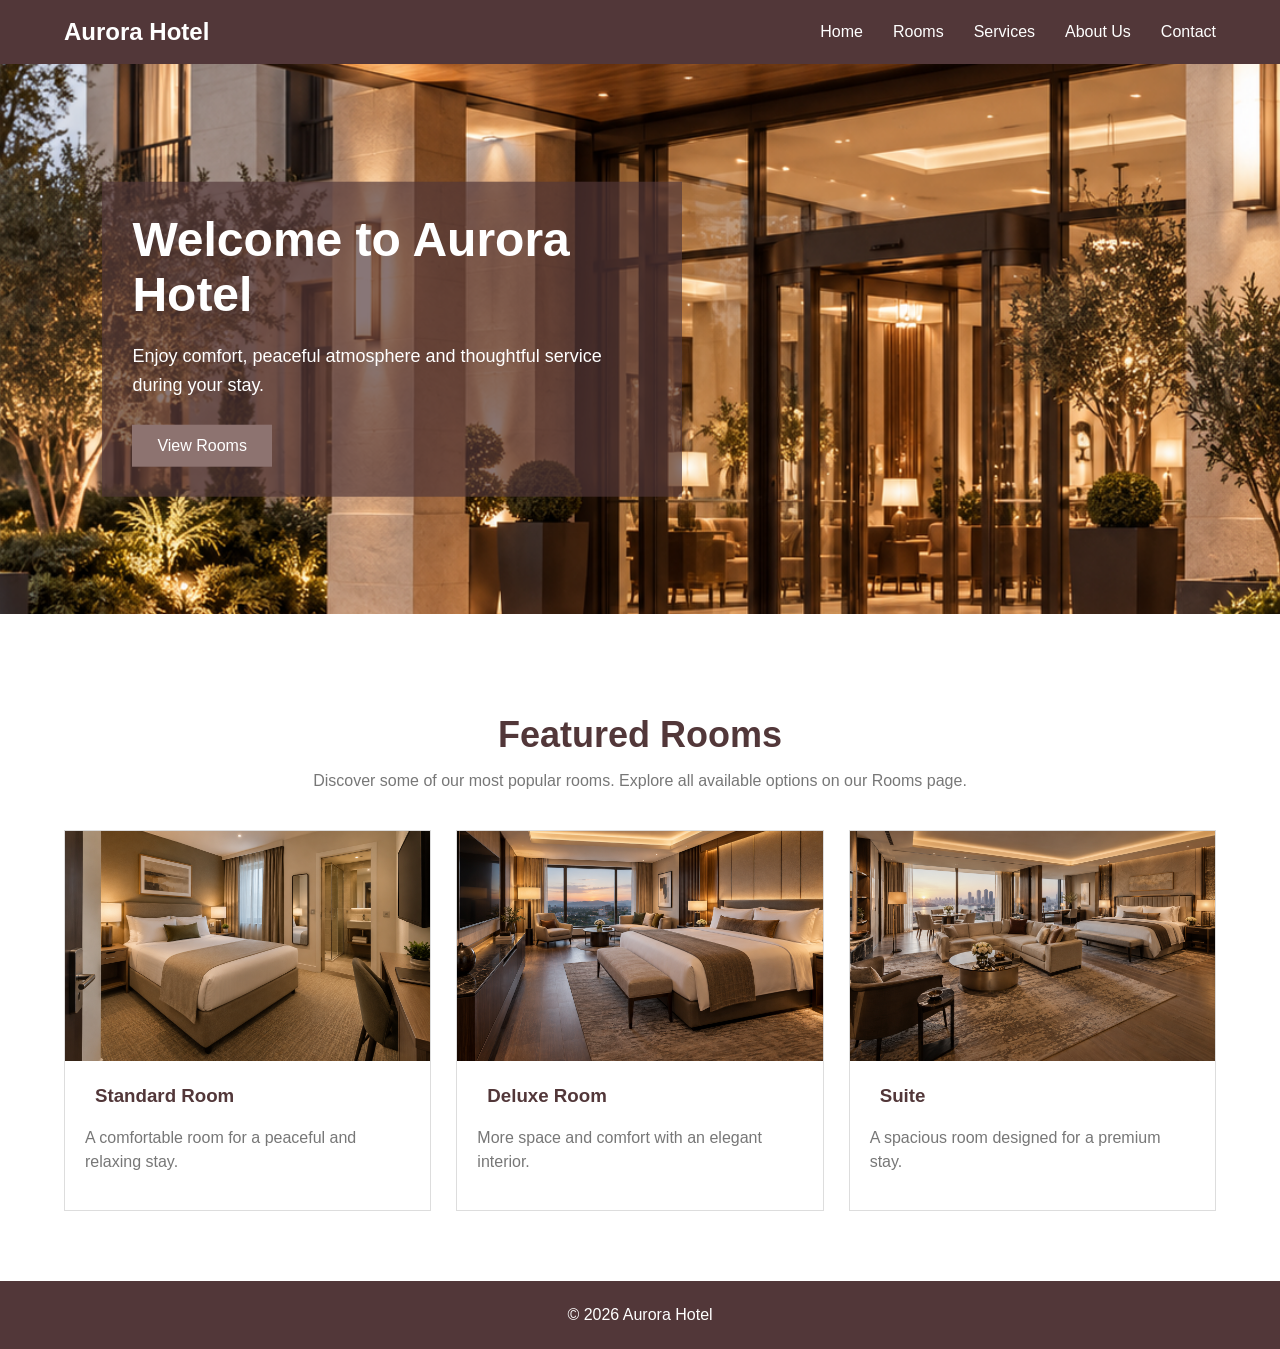
==== index.html @ 5819c0c6 "Add files via upload" ====
<!DOCTYPE html>
<html lang="en">

<head>
    <meta charset="UTF-8">
    <meta name="viewport" content="width=device-width, initial-scale=1.0">
    <link rel="stylesheet" href="style.css">
    <title>Aurora Hotel</title>
</head>

<body>

    <nav class="navbar">
        <div class="nav-container">

            <a class="logo" href="index.html">Aurora Hotel</a>

            <div class="nav-links">
                <a href="index.html">Home</a>
                <a href="rooms.html">Rooms</a>
                <a href="services.html">Services</a>
                <a href="about.html">About Us</a>
                <a href="contact.html">Contact</a>
            </div>

        </div>
    </nav>


    <main>

        <section class="hero">

            <img src="images/hotel-main.png" alt="Aurora Hotel">

            <div class="hero-content">
                <h1>Welcome to Aurora Hotel</h1>

                <p>
                    Enjoy comfort, peaceful atmosphere and thoughtful
                    service during your stay.
                </p>

                <a href="rooms.html" class="btn-hotel">View Rooms</a>
            </div>

        </section>


        <section class="featured-rooms">

            <div class="page-container">

                <h2>Featured Rooms</h2>

                <p class="featured-description">
                    Discover some of our most popular rooms.
                    Explore all available options on our Rooms page.
                </p>


                <div class="featured-grid">

                    <div class="room-card">

                        <img src="images/standard-room.png" alt="Standard Room">

                        <div class="room-card-content">
                            <h3>Standard Room</h3>

                            <p>
                                A comfortable room for a peaceful and relaxing stay.
                            </p>
                        </div>

                    </div>


                    <div class="room-card">

                        <img src="images/deluxe-room.png" alt="Deluxe Room">

                        <div class="room-card-content">
                            <h3>Deluxe Room</h3>

                            <p>
                                More space and comfort with an elegant interior.
                            </p>

                        </div>

                    </div>


                    <div class="room-card">

                        <img src="images/suite-room.png" alt="Suite">

                        <div class="room-card-content">
                            <h3>Suite</h3>

                            <p>
                                A spacious room designed for a premium stay.
                            </p>
                        </div>

                    </div>

                </div>
            </div>

        </section>

    </main>


    <footer>
        <p>© 2026 Aurora Hotel</p>
    </footer>

</body>

</html>
---- style.css ----
body {
    margin: 0;
    font-family: Arial, sans-serif;
    background-color: #ffffff;
    color: #231f20;
}

.navbar {
    background-color: #523739;
    padding: 18px 0;
}

.nav-container {
    width: 90%;
    margin: 0 auto;
    display: flex;
    justify-content: space-between;
    align-items: center;
}

.logo {
    color: #ffffff;
    font-size: 24px;
    font-weight: bold;
    text-decoration: none;
}

.logo:hover {
    color: #d4c5b7;
}

.nav-links {
    display: flex;
    gap: 30px;
}

.nav-links a {
    color: #ffffff;
    text-decoration: none;
}

.nav-links a:hover {
    color: #d4c5b7;
}

.hero {
    position: relative;
    width: 100%;
}

.hero img {
    width: 100%;
    height: 550px;
    object-fit: cover;
    display: block;
}

.hero-content {
    position: absolute;
    top: 50%;
    left: 8%;
    transform: translateY(-50%);
    max-width: 520px;

    background-color: rgba(82, 55, 57, 0.68);
    color: #ffffff;

    padding: 30px;
}

.hero-content h1 {
    font-size: 48px;
    margin-top: 0;
    margin-bottom: 20px;
}

.hero-content p {
    font-size: 18px;
    line-height: 1.6;
    margin-bottom: 25px;
}

.btn-hotel {
    display: inline-block;
    background-color: #8d7370;
    color: #ffffff;
    padding: 12px 25px;
    text-decoration: none;
}

.btn-hotel:hover {
    background-color: #523739;
    color: #ffffff;
}

.page-container {
    width: 90%;
    margin: 0 auto;
}

.featured-rooms {
    padding: 70px 0;
}

.featured-rooms h2 {
    text-align: center;
    color: #523739;
    font-size: 36px;
    margin-bottom: 10px;
}

.featured-description {
    text-align: center;
    color: #777777;
    margin-bottom: 40px;
}

.featured-grid {
    display: grid;
    grid-template-columns: repeat(3, 1fr);
    gap: 25px;
}

.room-card {
    border: 1px solid #dddddd;
    background-color: #ffffff;
}

.room-card img {
    width: 100%;
    height: 230px;
    object-fit: cover;
}

.room-card-content {
    padding: 20px;
}

.room-card-content h3 {
    color: #523739;
    margin-top: 0;
    margin-left: 10px;
}

.room-card-content p {
    color: #777777;
    line-height: 1.5;
}



footer {
    background-color: #523739;
    color: #ffffff;
    text-align: center;
    padding: 25px;
}

footer p {
    margin: 0;
}

@media (max-width: 768px) {

    .nav-container {
        width: 92%;
    }

    .nav-links {
        gap: 15px;
    }

    .hero img {
        height: 480px;
    }

    .hero-content h1 {
        font-size: 38px;
    }

    .featured-grid {
        grid-template-columns: repeat(2, 1fr);
    }
}

@media (max-width: 576px) {

    .nav-container {
        flex-direction: column;
        gap: 15px;
    }

    .nav-links {
        flex-direction: column;
        align-items: center;
        gap: 8px;
    }

    .hero img {
        height: 420px;
    }

    .hero-content {
        left: 25px;
        right: 25px;
    }

    .hero-content h1 {
        font-size: 30px;
    }

    .hero-content p {
        font-size: 16px;
    }

    .featured-grid {
        grid-template-columns: 1fr;
    }

    .featured-rooms h2 {
        font-size: 30px;
    }
}
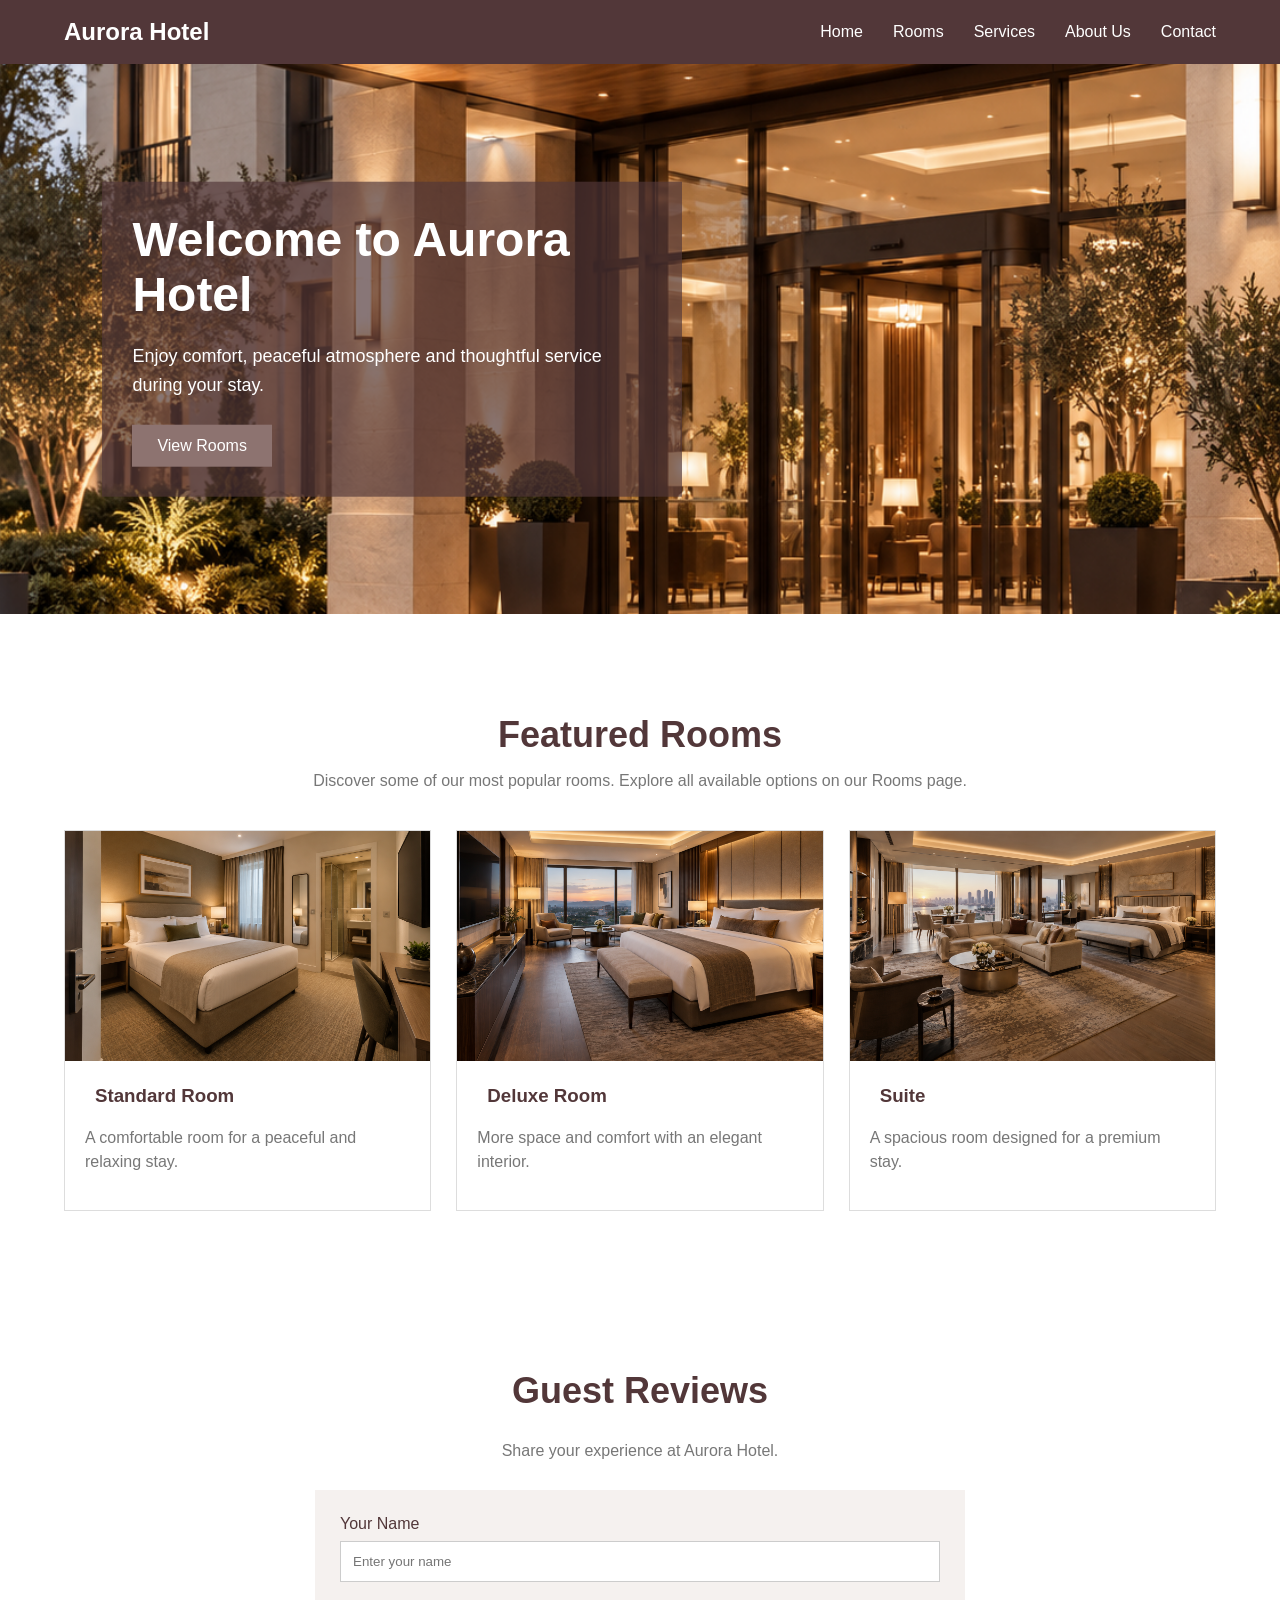
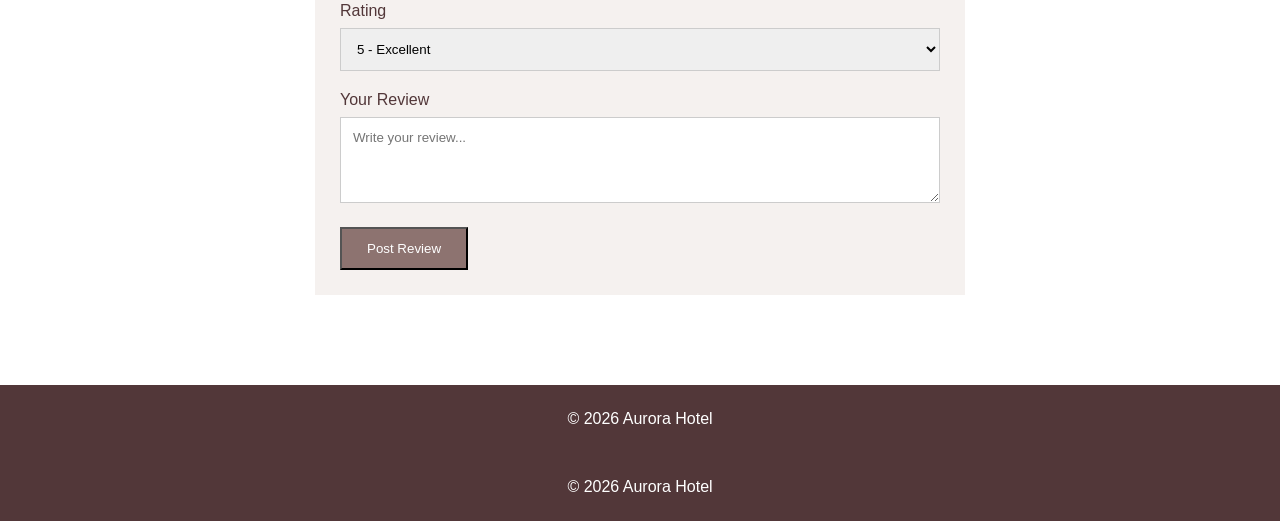
==== commit 32f5ad97: "Add files via upload" ====
--- a/index.html
+++ b/index.html
@@ -111,13 +111,59 @@
 
         </section>
 
+
+
+
+
+
+
+
+
+        </section>
+
+        <section class="guest-reviews page-container">
+            <h2>Guest Reviews</h2>
+            <p>Share your experience at Aurora Hotel.</p>
+
+            <form id="reviewForm">
+                <label for="reviewName">Your Name</label>
+                <input type="text" id="reviewName" placeholder="Enter your name" required>
+
+                <label for="reviewRating">Rating</label>
+                <select id="reviewRating">
+                    <option value="5">5 - Excellent</option>
+                    <option value="4">4 - Very Good</option>
+                    <option value="3">3 - Good</option>
+                    <option value="2">2 - Fair</option>
+                    <option value="1">1 - Poor</option>
+                </select>
+
+                <label for="reviewMessage">Your Review</label>
+                <textarea id="reviewMessage" rows="4" placeholder="Write your review..." required></textarea>
+
+                <button type="submit" class="btn-hotel">Post Review</button>
+            </form>
+
+            <div id="reviewsList"></div>
+        </section>
+
+    </main>
+
+    <footer>
+        <p>© 2026 Aurora Hotel</p>
+    </footer>
+
+    <script src="home.js"></script>
+</body>
+</html>
+
     </main>
 
 
     <footer>
         <p>© 2026 Aurora Hotel</p>
     </footer>
-
+<script src="home.js"></script>
 </body>
 
 </html>
--- a/style.css
+++ b/style.css
@@ -58,8 +58,9 @@
 .hero-content {
     position: absolute;
     top: 50%;
+    transform: translateY(-50%);
     left: 8%;
-    transform: translateY(-50%);
+    
     max-width: 520px;
 
     background-color: rgba(82, 55, 57, 0.68);
@@ -146,7 +147,59 @@
     color: #777777;
     line-height: 1.5;
 }
-
+.guest-reviews {
+    padding: 60px 0;
+}
+
+.guest-reviews h2 {
+    color: #523739;
+    font-size: 36px;
+    text-align: center;
+}
+
+.guest-reviews > p {
+    color: #777777;
+    text-align: center;
+}
+
+#reviewForm {
+    max-width: 600px;
+    margin: 30px auto;
+    background-color: #f5f1ef;
+    padding: 25px;
+}
+
+#reviewForm label {
+    display: block;
+    margin-bottom: 8px;
+    color: #523739;
+}
+
+#reviewForm input,
+#reviewForm select,
+#reviewForm textarea {
+    width: 100%;
+    padding: 12px;
+    margin-bottom: 20px;
+    box-sizing: border-box;
+    border: 1px solid #cccccc;
+    font-family: Arial, sans-serif;
+}
+
+#reviewsList {
+    max-width: 650px;
+    margin: 0 auto;
+}
+
+.review-card {
+    border: 1px solid #dddddd;
+    padding: 20px;
+    margin-bottom: 15px;
+}
+
+.review-card h3 {
+    color: #523739;
+}
 
 
 footer {
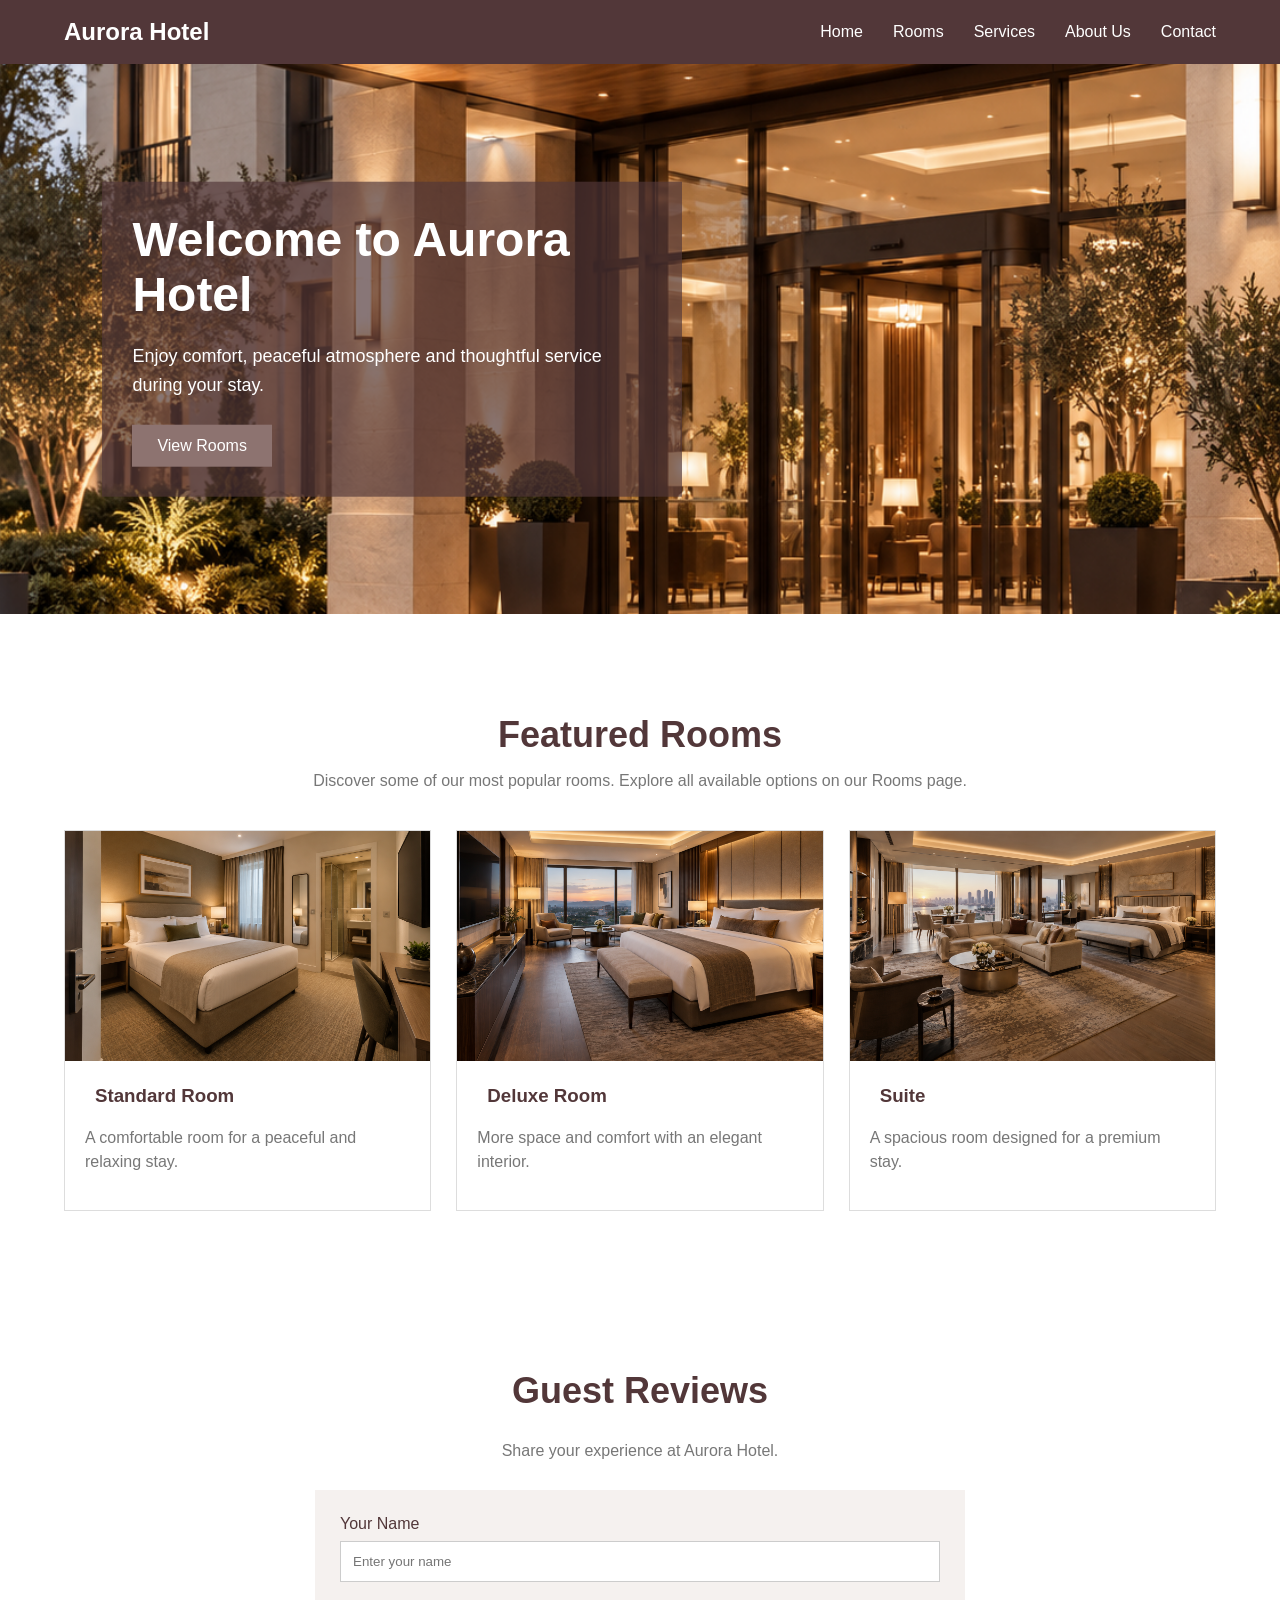
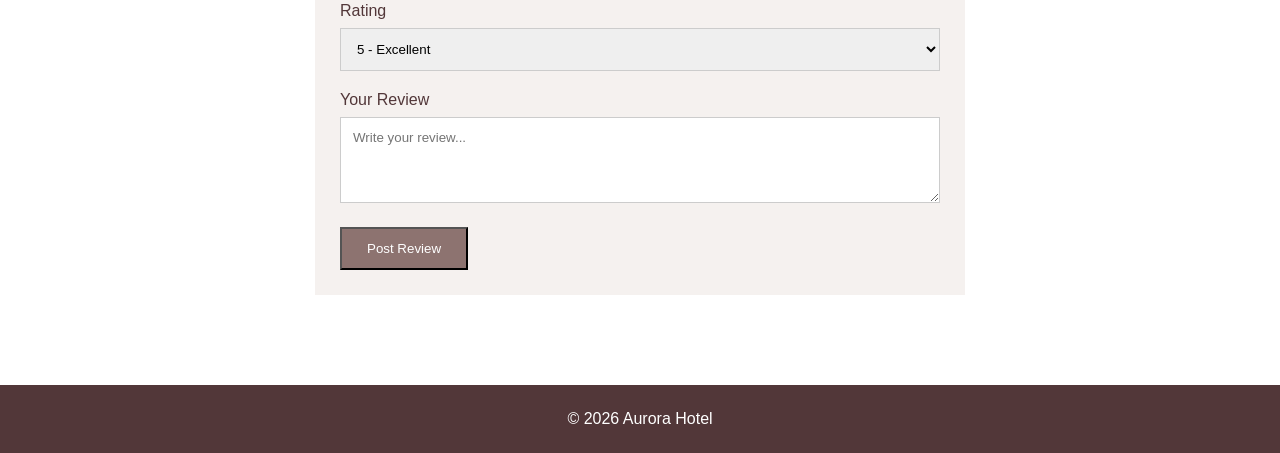
==== commit 1aeec0bc: "Fix HTML structure and remove duplicates" ====
--- a/index.html
+++ b/index.html
@@ -127,7 +127,7 @@
 
             <form id="reviewForm">
                 <label for="reviewName">Your Name</label>
-                <input type="text" id="reviewName" placeholder="Enter your name" required>
+                <input type="text" id="reviewName" placeholder="Enter your name">
 
                 <label for="reviewRating">Rating</label>
                 <select id="reviewRating">
@@ -139,7 +139,7 @@
                 </select>
 
                 <label for="reviewMessage">Your Review</label>
-                <textarea id="reviewMessage" rows="4" placeholder="Write your review..." required></textarea>
+                <textarea id="reviewMessage" rows="4" placeholder="Write your review..."></textarea>
 
                 <button type="submit" class="btn-hotel">Post Review</button>
             </form>
@@ -156,14 +156,3 @@
     <script src="home.js"></script>
 </body>
 </html>
-
-    </main>
-
-
-    <footer>
-        <p>© 2026 Aurora Hotel</p>
-    </footer>
-<script src="home.js"></script>
-</body>
-
-</html>
--- a/style.css
+++ b/style.css
@@ -212,6 +212,17 @@
 footer p {
     margin: 0;
 }
+.delete-review {
+    background-color: #8d7370;
+    color: white;
+    border: none;
+    padding: 10px 20px;
+    cursor: pointer;
+}
+
+.delete-review:hover {
+    background-color: #523739;
+}
 
 @media (max-width: 768px) {
 
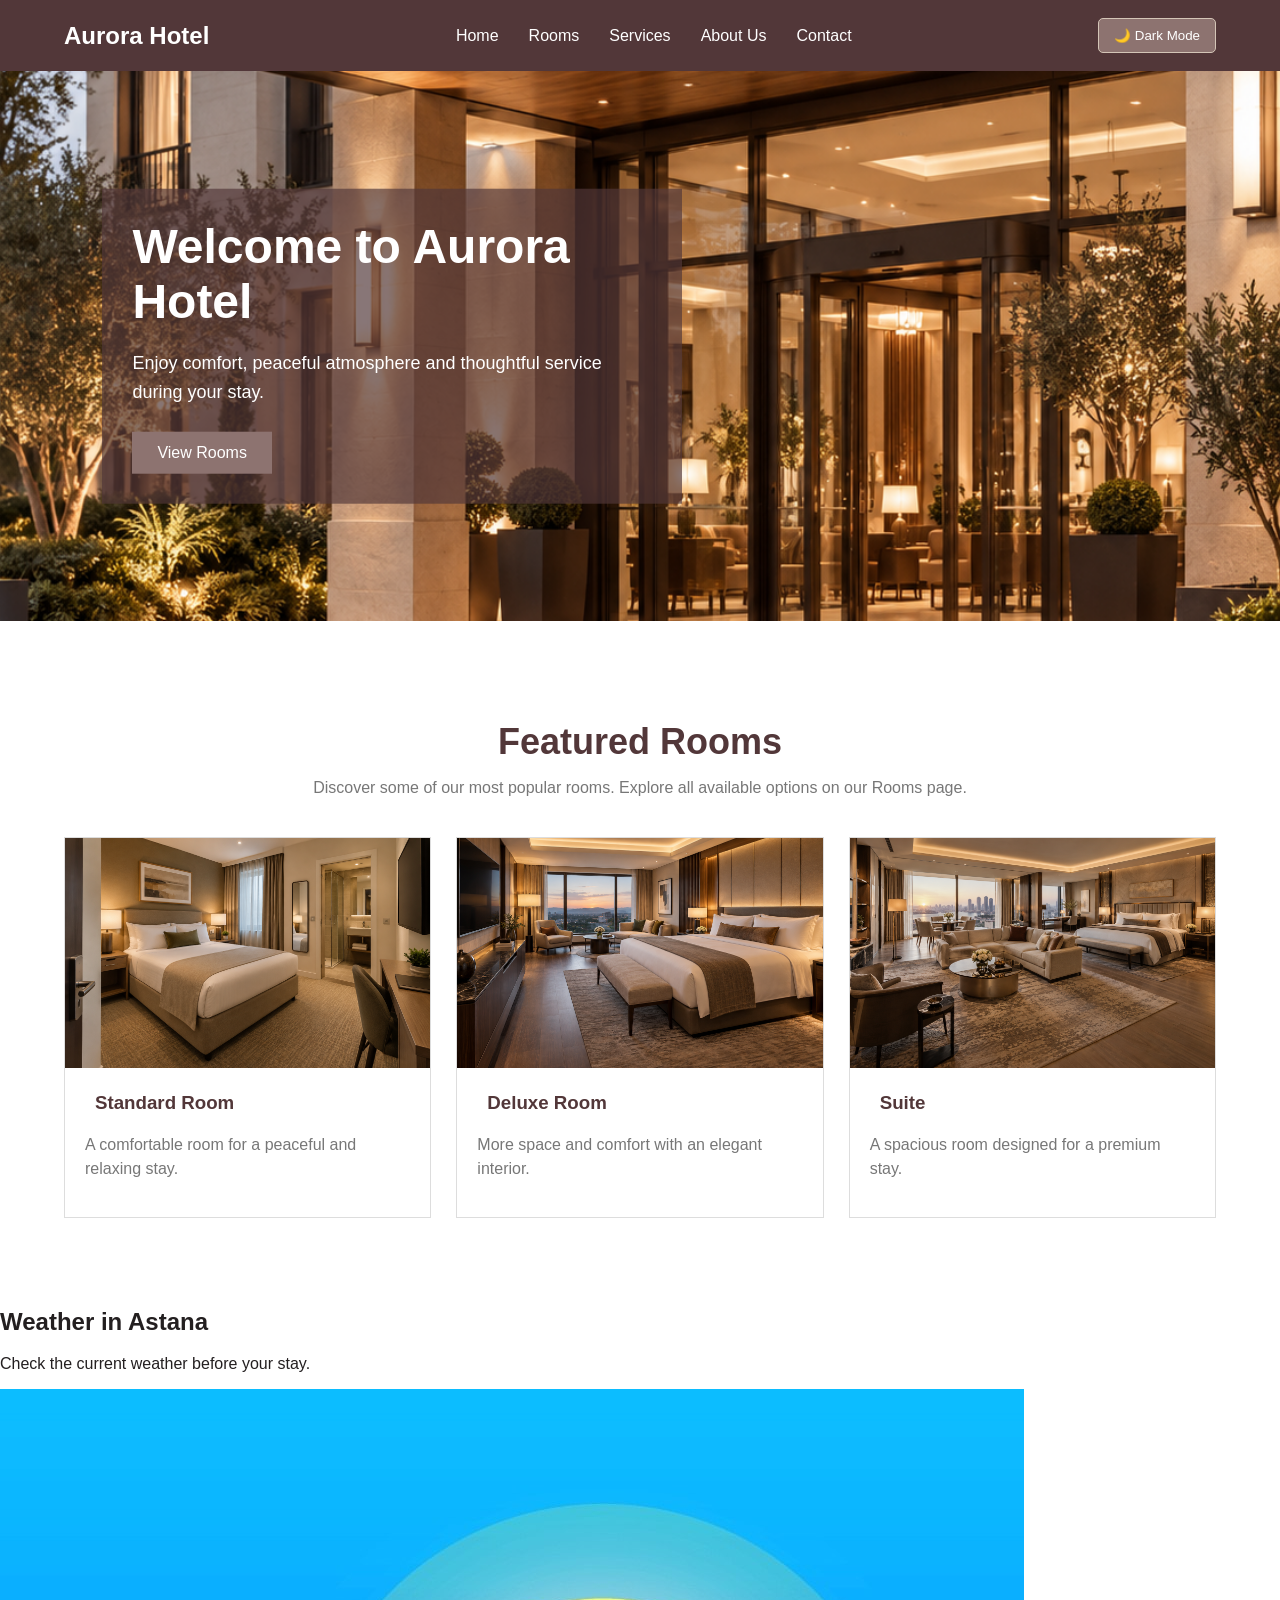
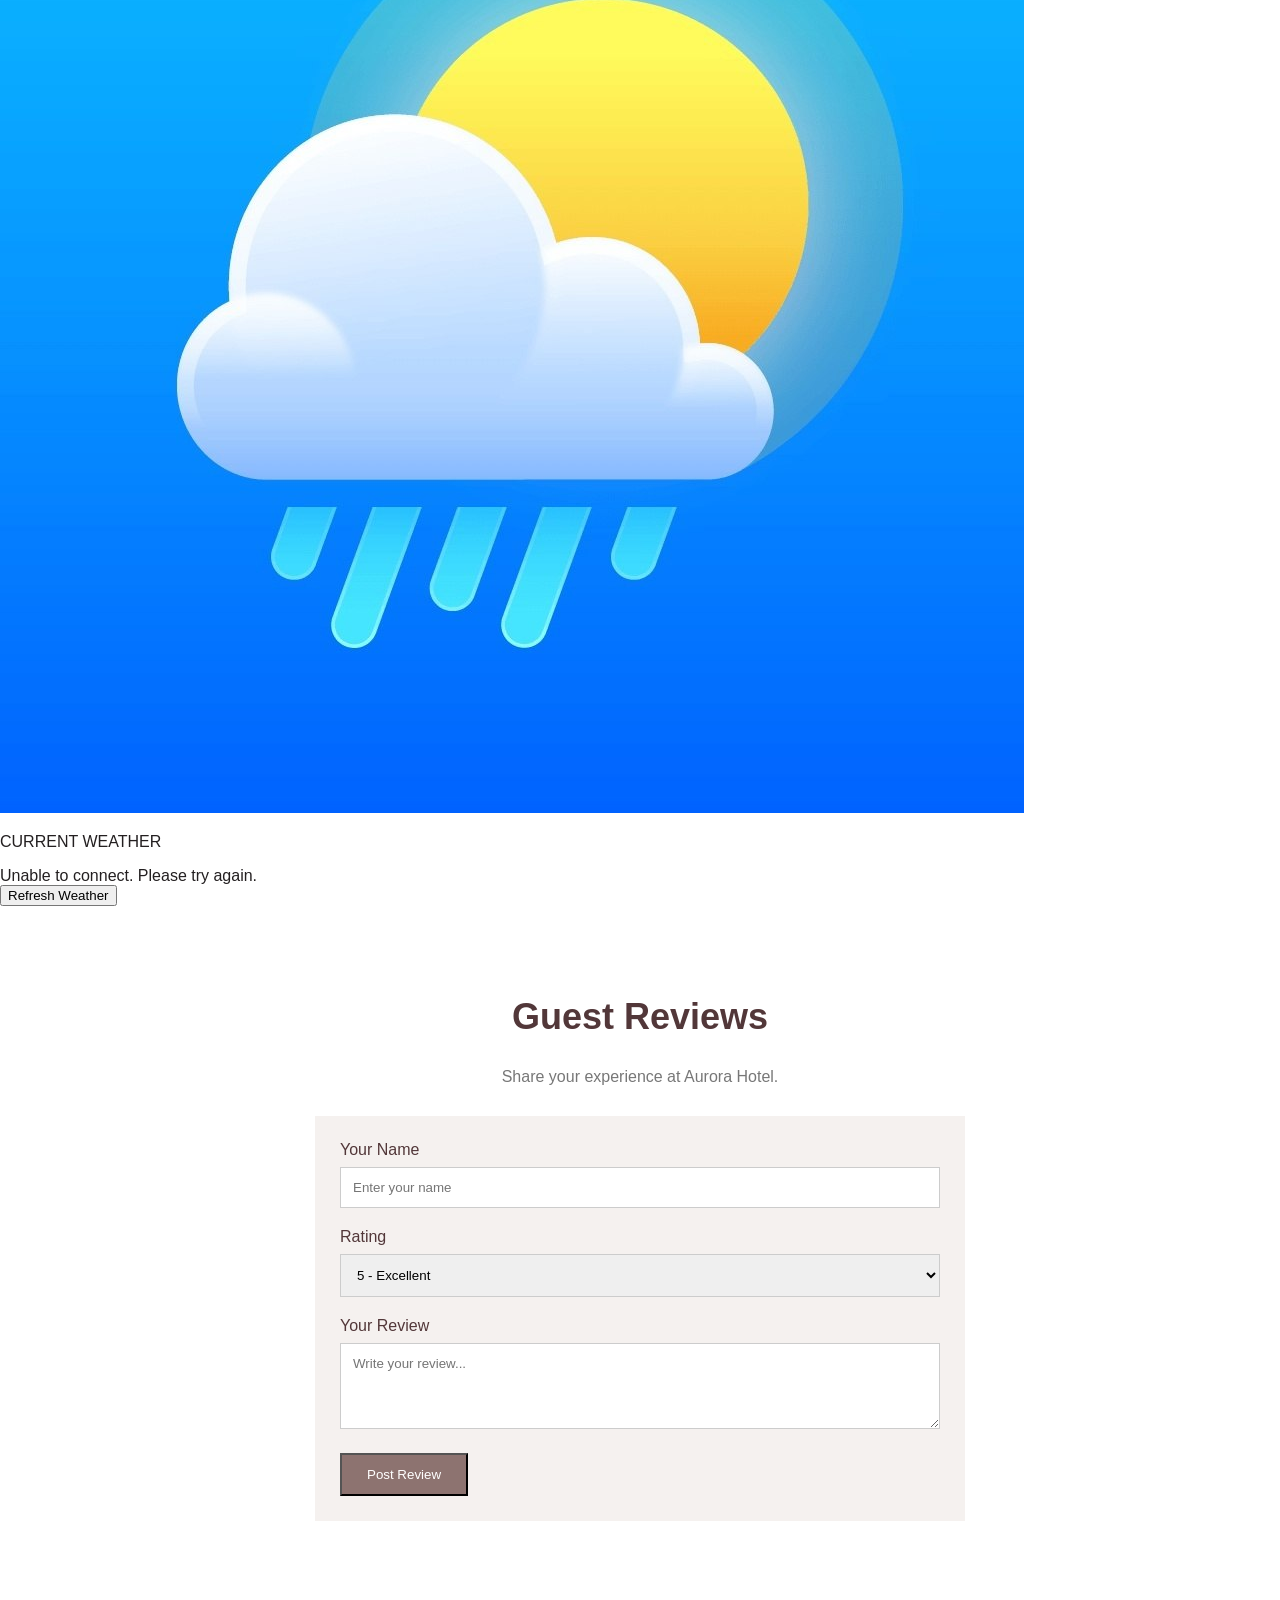
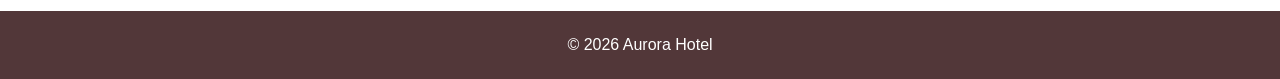
==== commit 9bd41f62: "Enhance index.html with theme toggle and weather feature Added theme toggle button and weather secti" ====
--- a/index.html
+++ b/index.html
@@ -5,6 +5,8 @@
     <meta charset="UTF-8">
     <meta name="viewport" content="width=device-width, initial-scale=1.0">
     <link rel="stylesheet" href="style.css">
+    <link rel="stylesheet" href="theme.css">
+    
     <title>Aurora Hotel</title>
 </head>
 
@@ -22,6 +24,10 @@
                 <a href="about.html">About Us</a>
                 <a href="contact.html">Contact</a>
             </div>
+
+            <button type="button" id="themeToggle">
+                🌙 Dark Mode
+            </button>
 
         </div>
     </nav>
@@ -108,18 +114,22 @@
 
                 </div>
             </div>
-
         </section>
 
+       <section id="hotelWeather">
+    <h2>Weather in Astana</h2>
+    <p class="weather-intro">Check the current weather before your stay.</p>
 
+    <div class="weather-card">
+        <img src="images/weather.jpg" alt="Weather" class="weather-image">
 
-
-
-
-
-
-
-        </section>
+        <div class="weather-content">
+            <p class="weather-label">CURRENT WEATHER</p>
+            <div id="weatherResult">Loading weather...</div>
+            <button type="button" id="weatherRefresh">Refresh Weather</button>
+        </div>
+    </div>
+</section>
 
         <section class="guest-reviews page-container">
             <h2>Guest Reviews</h2>
@@ -141,7 +151,7 @@
                 <label for="reviewMessage">Your Review</label>
                 <textarea id="reviewMessage" rows="4" placeholder="Write your review..."></textarea>
 
-                <button type="submit" class="btn-hotel">Post Review</button>
+                <button type="submit" class="btn-hotel" id="reviewSubmit">Post Review</button>
             </form>
 
             <div id="reviewsList"></div>
@@ -154,5 +164,8 @@
     </footer>
 
     <script src="home.js"></script>
+    <script src="weatherAPI.js"></script>
+    <script src="theme.js"></script>
 </body>
+
 </html>
--- a/theme.css
+++ b/theme.css
@@ -0,0 +1,404 @@
+/* DARK MODE - GENERAL */
+
+body.dark-mode {
+    background-color: #1e1b1c;
+    color: #f1e8e8;
+}
+
+body.dark-mode main {
+    background-color: #1e1b1c;
+}
+
+body.dark-mode section {
+    background-color: #292425;
+    color: #f1e8e8;
+}
+
+/* HEADINGS AND TEXT */
+
+body.dark-mode h1,
+body.dark-mode h2,
+body.dark-mode h3,
+body.dark-mode h4,
+body.dark-mode p,
+body.dark-mode li,
+body.dark-mode label {
+    color: #f1e8e8;
+}
+
+/* NAVBAR */
+
+body.dark-mode .navbar {
+    background-color: #171415;
+}
+
+body.dark-mode .nav-links a {
+    color: #ffffff;
+}
+
+#themeToggle {
+    background-color: #8d7370;
+    color: white;
+    border: 1px solid #d4c5b7;
+    border-radius: 5px;
+    padding: 9px 15px;
+    cursor: pointer;
+}
+
+#themeToggle:hover {
+    background-color: #755759;
+}
+
+/* CARDS AND CONTAINERS */
+
+body.dark-mode .room-card,
+body.dark-mode .full-room-card,
+body.dark-mode .review-card,
+body.dark-mode .contact-form,
+body.dark-mode .contact-info,
+body.dark-mode .service-card,
+body.dark-mode .faq-item,
+body.dark-mode .about-card,
+body.dark-mode .why-card {
+    background-color: #383132;
+    color: #f1e8e8;
+    border-color: #655456;
+}
+
+/* ABOUT AND SERVICES */
+
+body.dark-mode .about-header,
+body.dark-mode .about-story,
+body.dark-mode .why-us,
+body.dark-mode .services-header,
+body.dark-mode .services-section {
+    background-color: #292425;
+    color: #f1e8e8;
+}
+
+/* FORMS */
+
+body.dark-mode input,
+body.dark-mode textarea,
+body.dark-mode select,
+body.dark-mode .form-control,
+body.dark-mode .form-select {
+    background-color: #383132 !important;
+    color: #ffffff !important;
+    border-color: #8d7370 !important;
+}
+
+/* Placeholder text */
+
+body.dark-mode input::placeholder,
+body.dark-mode textarea::placeholder,
+body.dark-mode .form-control::placeholder {
+    color: #c5b8b8 !important;
+    opacity: 1;
+}
+
+/* Select options */
+
+body.dark-mode select option {
+    background-color: #383132;
+    color: #ffffff;
+}
+
+/* FORM FOCUS */
+
+body.dark-mode input:focus,
+body.dark-mode textarea:focus,
+body.dark-mode select:focus {
+    background-color: #453b3d !important;
+    color: #ffffff !important;
+    border-color: #c49b9b !important;
+    outline: none;
+}
+
+/* TABLES */
+
+body.dark-mode table,
+body.dark-mode th,
+body.dark-mode td {
+    background-color: #383132;
+    color: #f1e8e8;
+    border-color: #655456;
+}
+
+/* WEATHER */
+
+body.dark-mode .weather-card {
+    background-color: #383132;
+}
+
+body.dark-mode .weather-temperature,
+body.dark-mode .weather-details p {
+    color: #ffffff !important;
+}
+
+/* FOOTER */
+
+body.dark-mode footer {
+    background-color: #171415;
+    color: #ffffff;
+}
+
+/* BUTTONS */
+
+body.dark-mode button:not(#themeToggle) {
+    color: #ffffff;
+}
+
+/* ERRORS AND SUCCESS */
+
+body.dark-mode .error-message {
+    color: #ff9999;
+}
+
+body.dark-mode .success-message {
+    color: #a8e6a3;
+}
+
+
+/* SERVICES - FAQ */
+
+body.dark-mode .faq-question {
+    color: #ffffff !important;
+    background-color: #383132 !important;
+}
+
+body.dark-mode .faq-question span {
+    color: #ffffff !important;
+}
+
+body.dark-mode .faq-answer {
+    color: #e8dddd !important;
+    background-color: #383132 !important;
+}
+
+body.dark-mode .faq-answer p,
+body.dark-mode .faq-answer li {
+    color: #e8dddd !important;
+}
+
+/* MORE DETAILS */
+
+body.dark-mode .details-btn {
+    color: #ffffff !important;
+    background-color: #523739 !important;
+}
+
+body.dark-mode .details-content {
+    color: #e8dddd !important;
+    background-color: #383132 !important;
+}
+
+body.dark-mode .details-content p,
+body.dark-mode .details-content li {
+    color: #e8dddd !important;
+}
+
+
+
+/* DARK MODE - ALL BORDERS */
+
+/* Horizontal lines */
+body.dark-mode hr {
+    border: 0 !important;
+    border-top: 1px solid #8d7370 !important;
+    opacity: 1 !important;
+}
+
+/* General borders */
+body.dark-mode * {
+    border-color: #655456;
+}
+
+/* Cards and sections */
+body.dark-mode .about-card,
+body.dark-mode .contact-info,
+body.dark-mode .contact-form,
+body.dark-mode .contact-item,
+body.dark-mode .about-section,
+body.dark-mode .about-story {
+    border-color: #655456 !important;
+}
+
+/* Bootstrap horizontal borders */
+body.dark-mode .border,
+body.dark-mode .border-top,
+body.dark-mode .border-bottom {
+    border-color: #655456 !important;
+}
+
+/* Pseudo-element lines */
+body.dark-mode .contact-item::after,
+body.dark-mode .contact-item::before,
+body.dark-mode .about-section::after,
+body.dark-mode .about-section::before {
+    border-color: #8d7370 !important;
+}
+
+
+/* SERVICES DARK MODE */
+
+body.dark-mode .services-header,
+body.dark-mode .services-section {
+    background-color: #292425 !important;
+}
+
+body.dark-mode .services-header h1,
+body.dark-mode .services-section h2 {
+    color: #f1e8e8 !important;
+}
+
+body.dark-mode .services-header p {
+    color: #d0c3c3 !important;
+}
+
+/* FAQ SECTION */
+
+body.dark-mode .faq-section,
+body.dark-mode .service-details {
+    background-color: #292425 !important;
+}
+
+body.dark-mode .faq-section h2,
+body.dark-mode .service-details h2 {
+    color: #ffffff !important;
+}
+
+body.dark-mode .faq-item {
+    background-color: #383132 !important;
+    border: 1px solid #8d7370 !important;
+}
+
+body.dark-mode .faq-question {
+    background-color: #383132 !important;
+    color: #ffffff !important;
+}
+
+body.dark-mode .faq-question span {
+    color: #e0b5a5 !important;
+}
+
+body.dark-mode .faq-answer {
+    background-color: #383132 !important;
+    color: #f1e8e8 !important;
+}
+
+body.dark-mode .faq-answer p,
+body.dark-mode .faq-answer li {
+    color: #f1e8e8 !important;
+}
+
+/* MORE DETAILS */
+
+body.dark-mode .service-detail-item {
+    background-color: #383132 !important;
+    border: 1px solid #8d7370 !important;
+}
+
+body.dark-mode .service-detail-item h3 {
+    color: #ffffff !important;
+}
+
+body.dark-mode .service-detail-item p {
+    color: #e8dddd !important;
+}
+
+body.dark-mode .details-btn {
+    background-color: #a87560 !important;
+    color: #ffffff !important;
+}
+
+body.dark-mode .details-btn:hover {
+    background-color: #895b49 !important;
+    color: #ffffff !important;
+}
+
+body.dark-mode .details-content {
+    background-color: #453b3d !important;
+    color: #ffffff !important;
+}
+
+body.dark-mode .details-content p,
+body.dark-mode .details-content li {
+    color: #f1e8e8 !important;
+}
+
+
+/* FAVORITE BUTTON - LIGHT MODE */
+
+.favorite-button {
+    display: inline-block;
+    background-color: #523739 !important;
+    color: #ffffff !important;
+    border: 1px solid #523739 !important;
+    border-radius: 6px;
+    padding: 10px 18px;
+    font-size: 14px;
+    font-weight: 600;
+    cursor: pointer;
+    opacity: 1 !important;
+    visibility: visible !important;
+}
+
+.favorite-button:hover {
+    background-color: #755759 !important;
+    color: #ffffff !important;
+}
+
+/* FAVORITE BUTTON - DARK MODE */
+
+body.dark-mode .favorite-button {
+    background-color: #a87560 !important;
+    color: #ffffff !important;
+    border: 1px solid #c49a86 !important;
+}
+
+body.dark-mode .favorite-button:hover {
+    background-color: #895b49 !important;
+    color: #ffffff !important;
+}
+
+/* SAVED FAVORITE */
+
+body.dark-mode .favorite-button:focus,
+.favorite-button:focus {
+    color: #ffffff !important;
+    outline: 2px solid #c49a86;
+    outline-offset: 2px;
+}
+
+
+/* ABOUT DARK MODE */
+
+body.dark-mode .about-header,
+body.dark-mode .why-us,
+body.dark-mode .about-story,
+body.dark-mode .hotel-info {
+    background-color: #292425 !important;
+}
+
+body.dark-mode .about-header h1,
+body.dark-mode .about-story h2,
+body.dark-mode .why-us h2,
+body.dark-mode .about-card h3,
+body.dark-mode .info-box h3 {
+    color: #ffffff !important;
+}
+
+body.dark-mode .about-header p,
+body.dark-mode .about-story p,
+body.dark-mode .about-card p,
+body.dark-mode .info-box p,
+body.dark-mode .section-description {
+    color: #e0d5d5 !important;
+}
+
+body.dark-mode .about-card,
+body.dark-mode .info-box {
+    background-color: #383132 !important;
+    border: 1px solid #8d7370 !important;
+}
